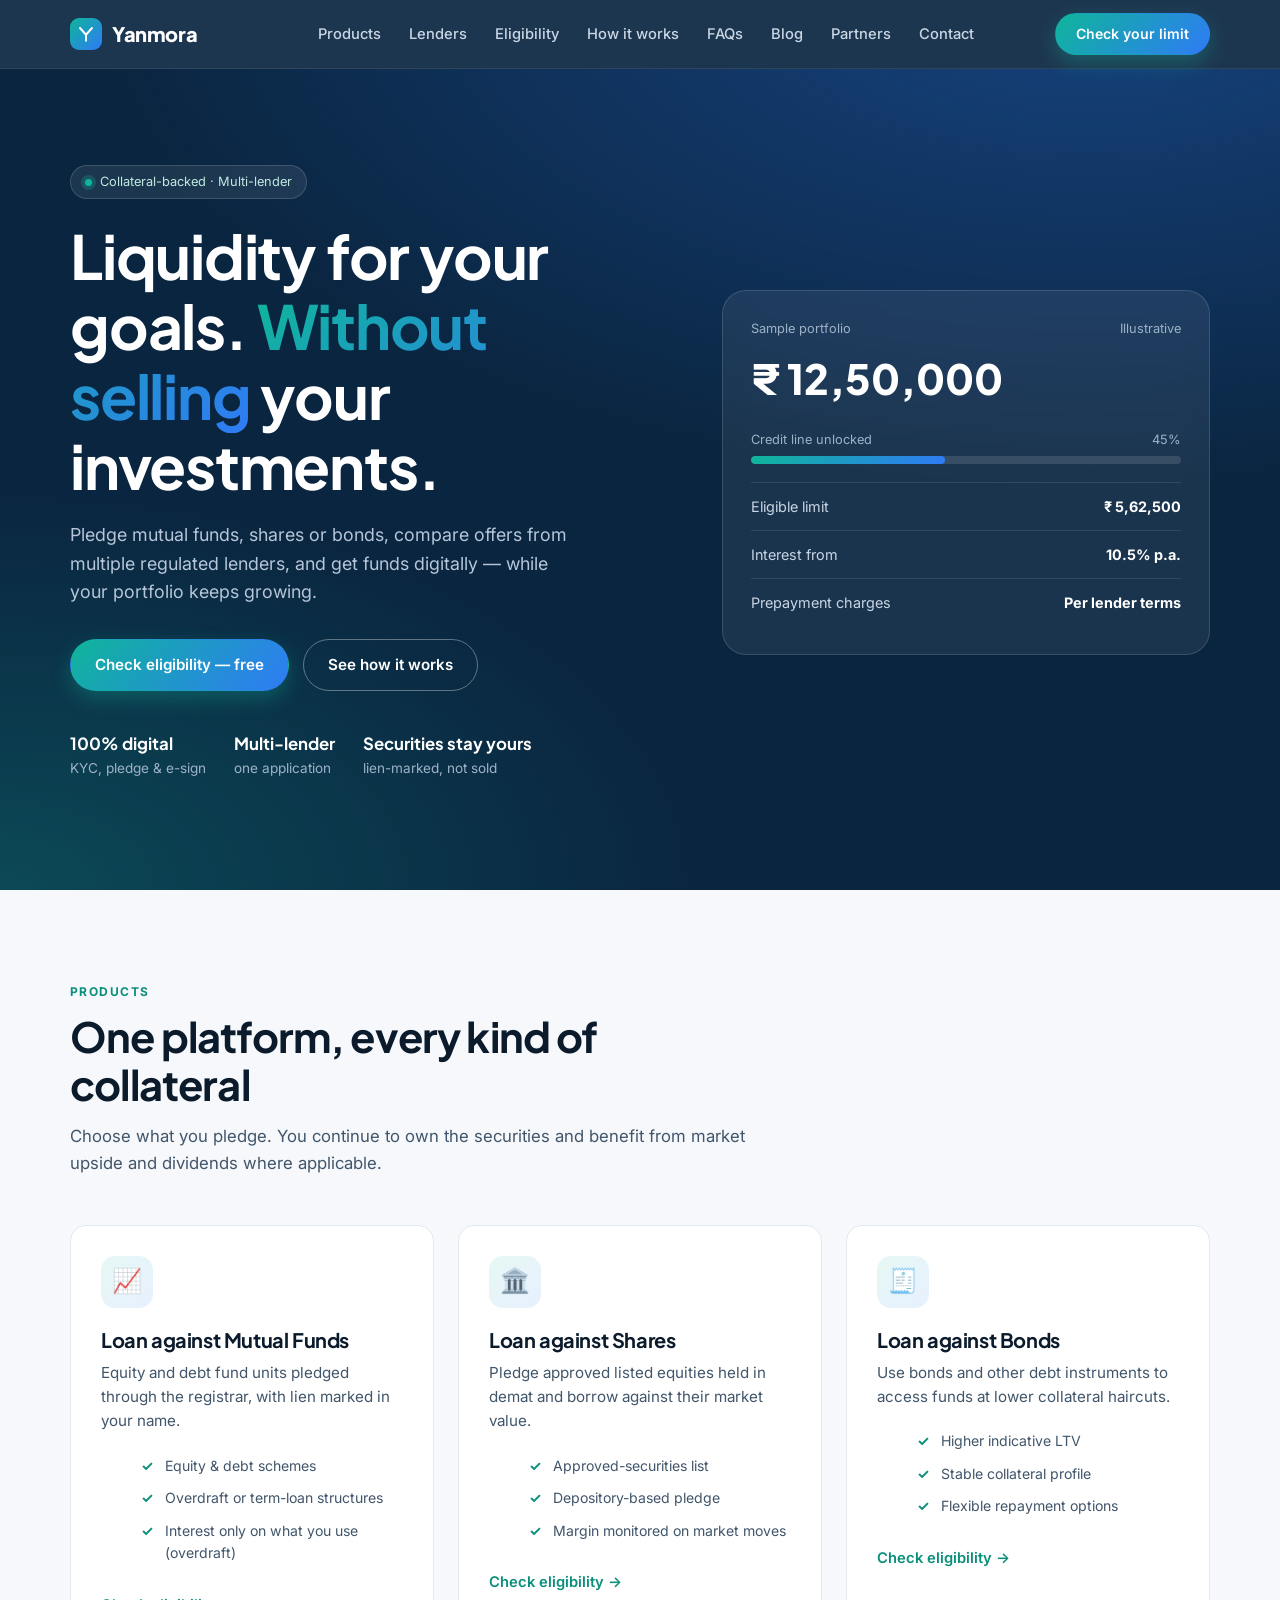
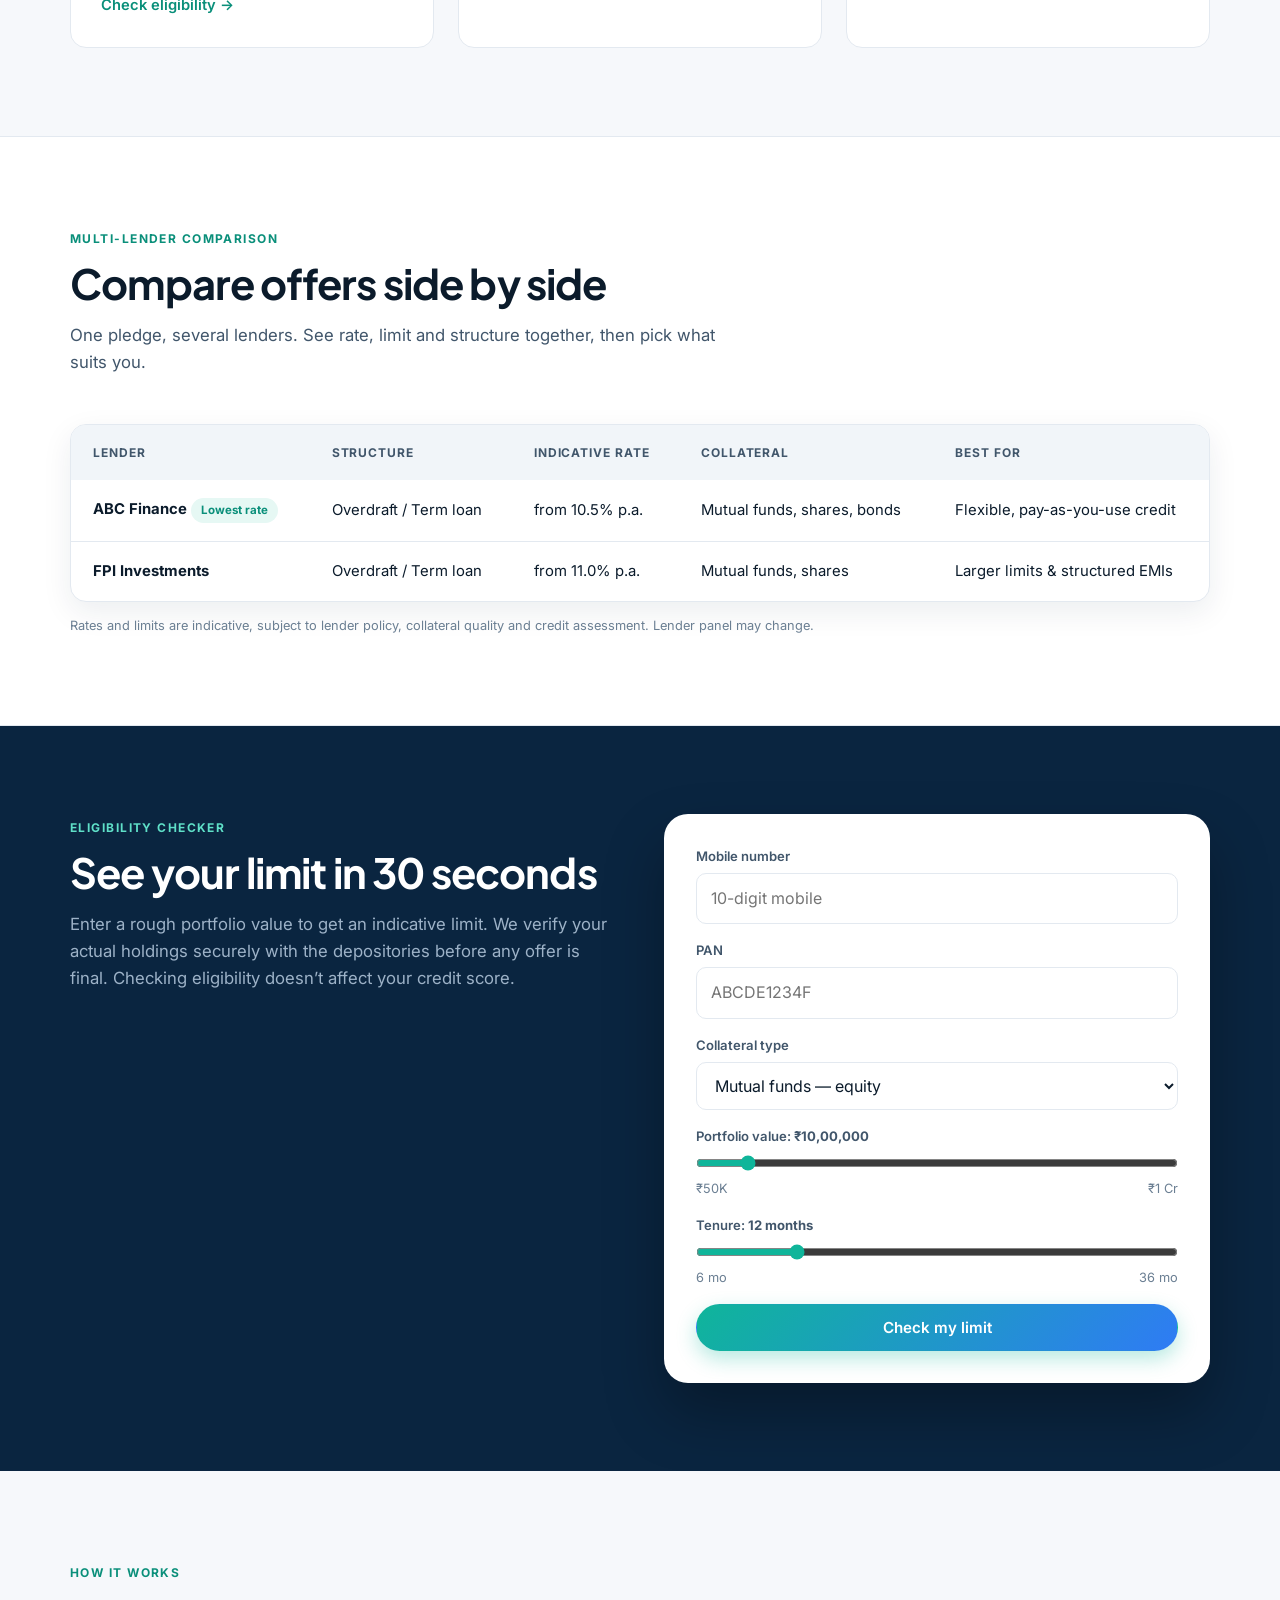
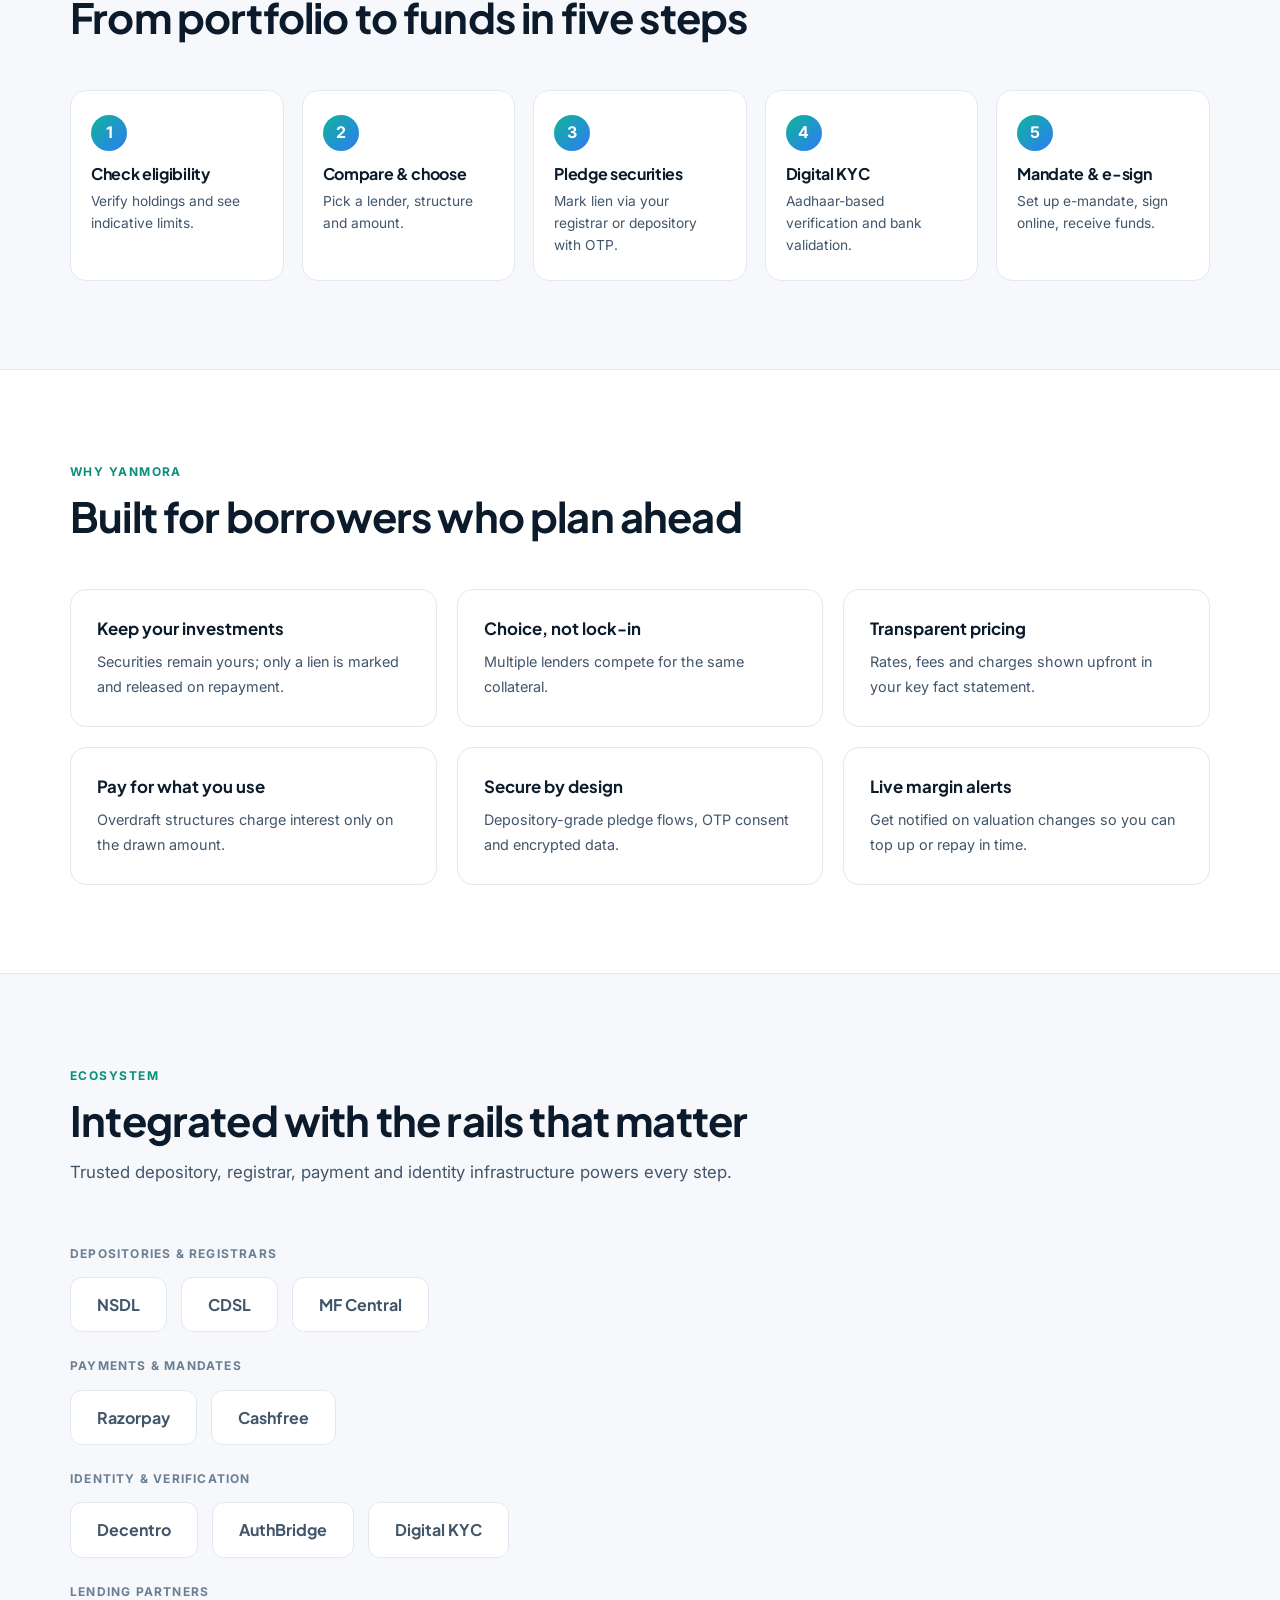
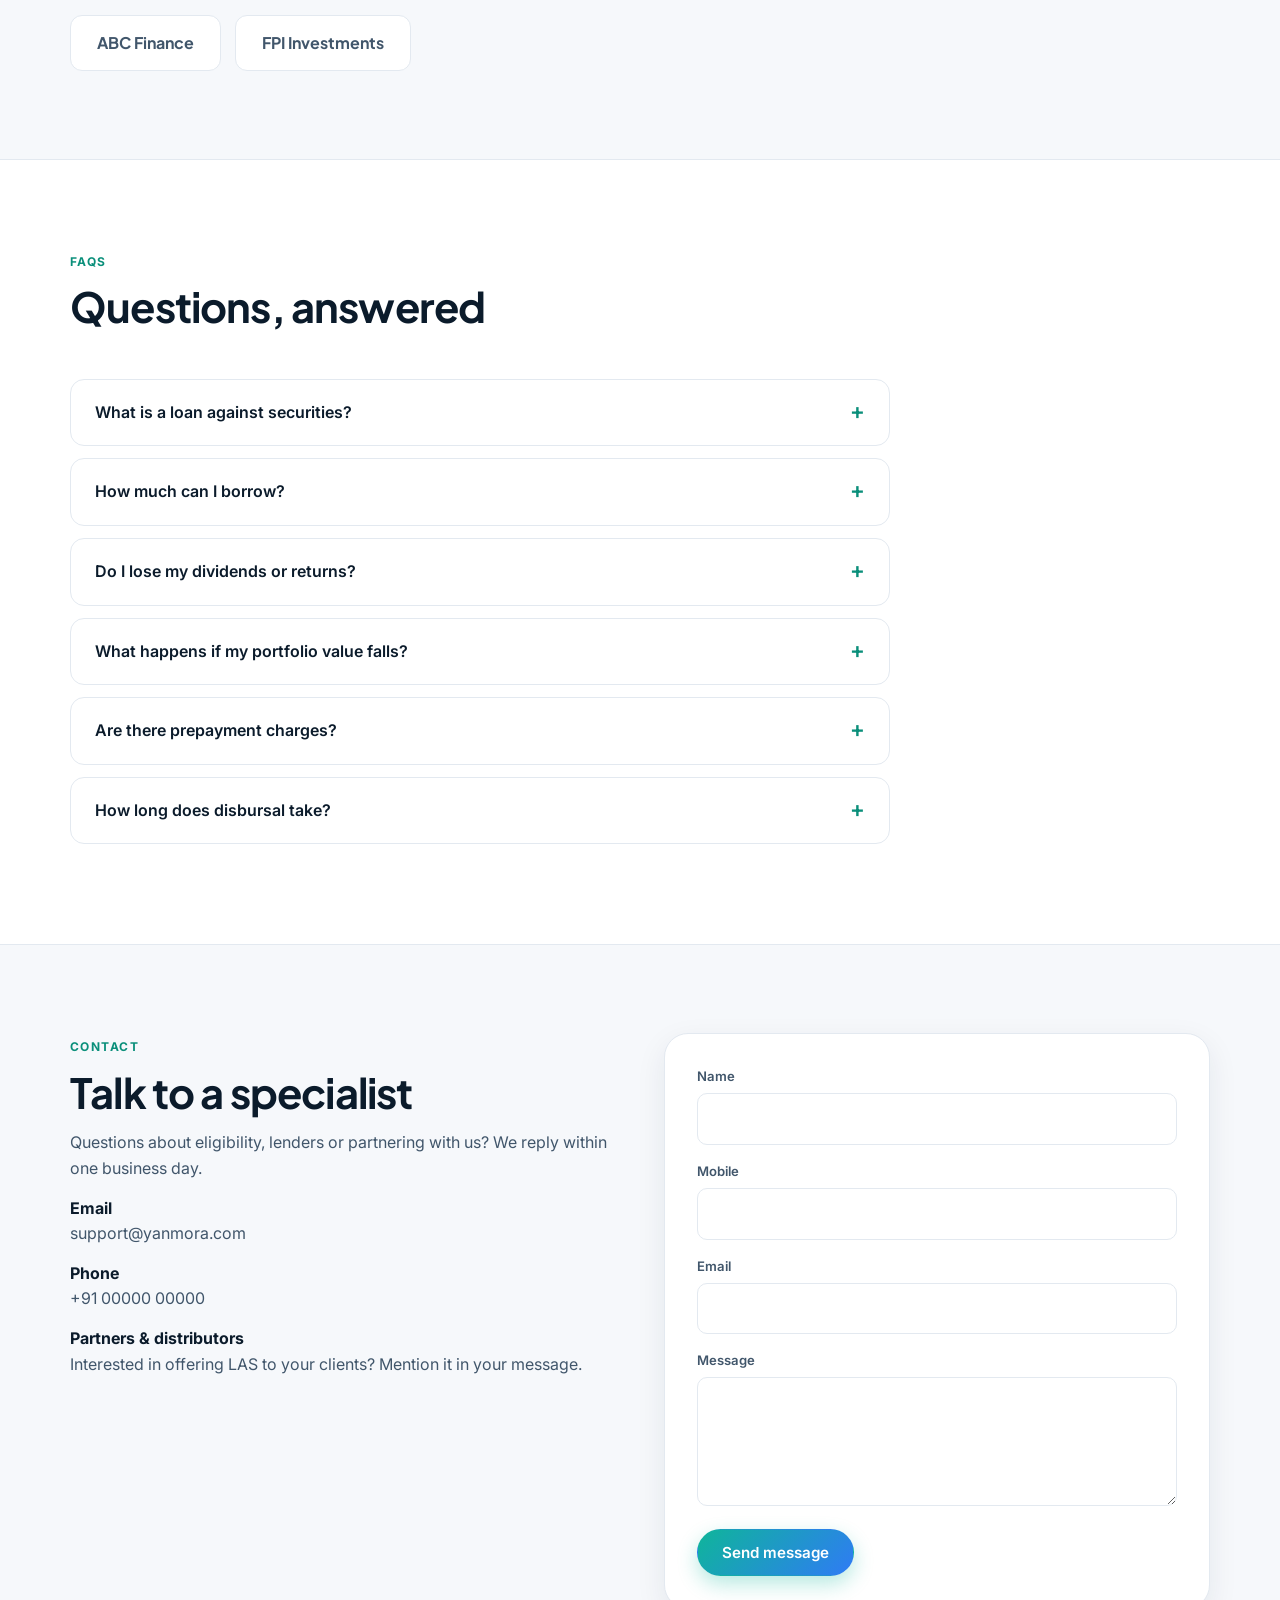
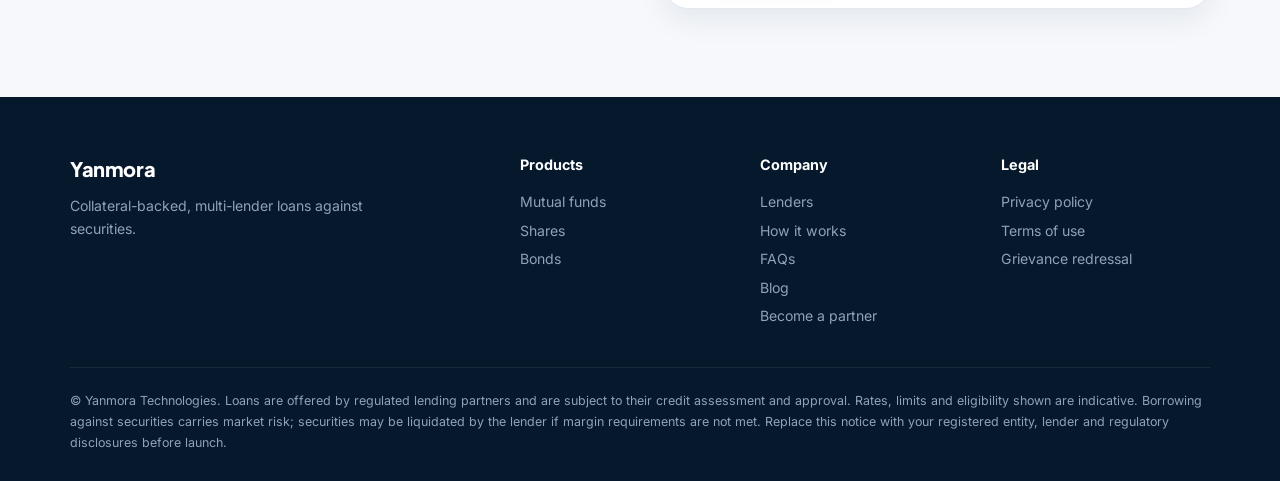
==== index.html @ ef1d0749 "website setup" ====
<!doctype html>
<html lang="en">
<head>
<meta charset="utf-8">
<meta name="viewport" content="width=device-width,initial-scale=1">
<title>Yanmora Technologies — Loan Against Securities, Multi-Lender</title>
<meta name="description" content="Unlock liquidity from your mutual funds, shares and bonds without selling them. Yanmora compares multiple lenders on one collateral-backed platform.">
<link rel="preconnect" href="https://fonts.googleapis.com">
<link rel="preconnect" href="https://fonts.gstatic.com" crossorigin>
<link href="https://fonts.googleapis.com/css2?family=Inter:wght@400;500;600&family=Plus+Jakarta+Sans:wght@600;700;800&display=swap" rel="stylesheet">
<link rel="stylesheet" href="styles.css">
</head>
<body>
<header>
  <div class="wrap nav">
    <a href="#top" class="logo" aria-label="Yanmora home">
      <span class="logo-mark"><svg width="18" height="18" viewBox="0 0 24 24" fill="none" stroke="#fff" stroke-width="2.6" stroke-linecap="round" stroke-linejoin="round"><path d="M4 4l8 9 8-9M12 13v8"/></svg></span>
      Yanmora
    </a>
    <ul id="menu">
      <li><a href="#products">Products</a></li>
      <li><a href="#lenders">Lenders</a></li>
      <li><a href="#eligibility">Eligibility</a></li>
      <li><a href="#journey">How it works</a></li>
      <li><a href="#faq">FAQs</a></li>
      <li><a href="blog.html">Blog</a></li>
      <li><a href="partner.html">Partners</a></li>
      <li><a href="#contact">Contact</a></li>
    </ul>
    <a class="btn btn-primary" data-app href="#eligibility">Check your limit</a>
    <button class="burger" aria-label="Menu" aria-expanded="false" aria-controls="menu">☰</button>
  </div>
</header>

<main id="top">
<section class="hero">
  <div class="wrap hero-grid">
    <div>
      <span class="pill"><i></i> Collateral-backed · Multi-lender</span>
      <h1>Liquidity for your goals. <em>Without selling</em> your investments.</h1>
      <p class="lead">Pledge mutual funds, shares or bonds, compare offers from multiple regulated lenders, and get funds digitally — while your portfolio keeps growing.</p>
      <div class="cta-row">
        <a class="btn btn-primary" href="#eligibility">Check eligibility — free</a>
        <a class="btn btn-ghost" href="#journey">See how it works</a>
      </div>
      <div class="trust">
        <div><b>100% digital</b>KYC, pledge &amp; e-sign</div>
        <div><b>Multi-lender</b>one application</div>
        <div><b>Securities stay yours</b>lien-marked, not sold</div>
      </div>
    </div>
    <div class="hero-card" aria-hidden="true">
      <div class="hc-top"><span>Sample portfolio</span><span>Illustrative</span></div>
      <div class="hc-amt">₹ 12,50,000</div>
      <div class="hc-top"><span>Credit line unlocked</span><span>45%</span></div>
      <div class="bar"><span style="width:45%"></span></div>
      <div class="hc-row"><span>Eligible limit</span><b>₹ 5,62,500</b></div>
      <div class="hc-row"><span>Interest from</span><b>10.5% p.a.</b></div>
      <div class="hc-row"><span>Prepayment charges</span><b>Per lender terms</b></div>
    </div>
  </div>
</section>

<section id="products">
  <div class="wrap">
    <div class="sec-head reveal"><span class="eyebrow">Products</span><h2>One platform, every kind of collateral</h2><p>Choose what you pledge. You continue to own the securities and benefit from market upside and dividends where applicable.</p></div>
    <div class="cards3">
      <article class="card reveal"><div class="ico">📈</div><h3>Loan against Mutual Funds</h3><p>Equity and debt fund units pledged through the registrar, with lien marked in your name.</p>
        <ul><li>Equity &amp; debt schemes</li><li>Overdraft or term-loan structures</li><li>Interest only on what you use (overdraft)</li></ul><a class="link" href="#eligibility">Check eligibility →</a></article>
      <article class="card reveal"><div class="ico">🏛️</div><h3>Loan against Shares</h3><p>Pledge approved listed equities held in demat and borrow against their market value.</p>
        <ul><li>Approved-securities list</li><li>Depository-based pledge</li><li>Margin monitored on market moves</li></ul><a class="link" href="#eligibility">Check eligibility →</a></article>
      <article class="card reveal"><div class="ico">🧾</div><h3>Loan against Bonds</h3><p>Use bonds and other debt instruments to access funds at lower collateral haircuts.</p>
        <ul><li>Higher indicative LTV</li><li>Stable collateral profile</li><li>Flexible repayment options</li></ul><a class="link" href="#eligibility">Check eligibility →</a></article>
    </div>
  </div>
</section>

<section id="lenders" class="alt">
  <div class="wrap">
    <div class="sec-head reveal"><span class="eyebrow">Multi-lender comparison</span><h2>Compare offers side by side</h2><p>One pledge, several lenders. See rate, limit and structure together, then pick what suits you.</p></div>
    <div class="table-wrap reveal">
      <table>
        <thead><tr><th>Lender</th><th>Structure</th><th>Indicative rate</th><th>Collateral</th><th>Best for</th></tr></thead>
        <tbody>
          <tr><td><b>ABC Finance</b> <span class="tag">Lowest rate</span></td><td>Overdraft / Term loan</td><td>from 10.5% p.a.</td><td>Mutual funds, shares, bonds</td><td>Flexible, pay-as-you-use credit</td></tr>
          <tr><td><b>FPI Investments</b></td><td>Overdraft / Term loan</td><td>from 11.0% p.a.</td><td>Mutual funds, shares</td><td>Larger limits &amp; structured EMIs</td></tr>
        </tbody>
      </table>
    </div>
    <p class="note">Rates and limits are indicative, subject to lender policy, collateral quality and credit assessment. Lender panel may change.</p>
  </div>
</section>

<section id="eligibility" class="checker">
  <div class="wrap chk-grid">
    <div class="sec-head reveal"><span class="eyebrow">Eligibility checker</span><h2>See your limit in 30 seconds</h2><p>Enter a rough portfolio value to get an indicative limit. We verify your actual holdings securely with the depositories before any offer is final. Checking eligibility doesn’t affect your credit score.</p></div>
    <form class="form reveal" id="elig" novalidate>
      <label for="mobile">Mobile number</label>
      <input id="mobile" name="mobile" inputmode="numeric" maxlength="10" autocomplete="tel-national" placeholder="10-digit mobile" required>
      <div class="err" id="mobileErr">Enter a valid 10-digit Indian mobile number.</div>
      <label for="pan">PAN</label>
      <input id="pan" name="pan" maxlength="10" autocapitalize="characters" placeholder="ABCDE1234F" required>
      <div class="err" id="panErr">Enter a valid PAN, e.g. ABCDE1234F.</div>
      <label for="type">Collateral type</label>
      <select id="type" name="type">
        <option value="mf_equity">Mutual funds — equity</option>
        <option value="mf_debt">Mutual funds — debt</option>
        <option value="shares">Shares</option>
        <option value="bonds">Bonds</option>
      </select>
      <label for="value">Portfolio value: <b id="valueOut"></b></label>
      <input type="range" id="value" min="50000" max="10000000" step="50000" value="1000000">
      <div class="rng"><span>₹50K</span><span>₹1 Cr</span></div>
      <label for="tenure">Tenure: <b id="tenureOut"></b></label>
      <input type="range" id="tenure" min="6" max="36" step="6" value="12">
      <div class="rng"><span>6 mo</span><span>36 mo</span></div>
      <button class="btn btn-primary" style="width:100%;justify-content:center" type="submit">Check my limit</button>
      <div class="result" id="result" role="status" aria-live="polite"></div>
    </form>
  </div>
</section>

<section id="journey">
  <div class="wrap">
    <div class="sec-head reveal"><span class="eyebrow">How it works</span><h2>From portfolio to funds in five steps</h2></div>
    <div class="steps">
      <div class="step reveal"><h3>Check eligibility</h3><p>Verify holdings and see indicative limits.</p></div>
      <div class="step reveal"><h3>Compare &amp; choose</h3><p>Pick a lender, structure and amount.</p></div>
      <div class="step reveal"><h3>Pledge securities</h3><p>Mark lien via your registrar or depository with OTP.</p></div>
      <div class="step reveal"><h3>Digital KYC</h3><p>Aadhaar-based verification and bank validation.</p></div>
      <div class="step reveal"><h3>Mandate &amp; e-sign</h3><p>Set up e-mandate, sign online, receive funds.</p></div>
    </div>
  </div>
</section>

<section class="alt">
  <div class="wrap">
    <div class="sec-head reveal"><span class="eyebrow">Why Yanmora</span><h2>Built for borrowers who plan ahead</h2></div>
    <div class="ben">
      <div class="reveal"><b>Keep your investments</b><span>Securities remain yours; only a lien is marked and released on repayment.</span></div>
      <div class="reveal"><b>Choice, not lock-in</b><span>Multiple lenders compete for the same collateral.</span></div>
      <div class="reveal"><b>Transparent pricing</b><span>Rates, fees and charges shown upfront in your key fact statement.</span></div>
      <div class="reveal"><b>Pay for what you use</b><span>Overdraft structures charge interest only on the drawn amount.</span></div>
      <div class="reveal"><b>Secure by design</b><span>Depository-grade pledge flows, OTP consent and encrypted data.</span></div>
      <div class="reveal"><b>Live margin alerts</b><span>Get notified on valuation changes so you can top up or repay in time.</span></div>
    </div>
  </div>
</section>

<section id="partners">
  <div class="wrap">
    <div class="sec-head reveal"><span class="eyebrow">Ecosystem</span><h2>Integrated with the rails that matter</h2><p>Trusted depository, registrar, payment and identity infrastructure powers every step.</p></div>
    <div class="logos reveal">
      <h4>Depositories &amp; registrars</h4><span>NSDL</span><span>CDSL</span><span>MF Central</span>
      <h4>Payments &amp; mandates</h4><span>Razorpay</span><span>Cashfree</span>
      <h4>Identity &amp; verification</h4><span>Decentro</span><span>AuthBridge</span><span>Digital KYC</span>
      <h4>Lending partners</h4><span>ABC Finance</span><span>FPI Investments</span>
    </div>
  </div>
</section>

<section id="faq" class="alt">
  <div class="wrap">
    <div class="sec-head reveal"><span class="eyebrow">FAQs</span><h2>Questions, answered</h2></div>
    <div class="faq reveal">
      <details><summary>What is a loan against securities?</summary><p>A secured loan where you pledge investments such as mutual funds, shares or bonds as collateral. You keep ownership while a lien is marked in favour of the lender.</p></details>
      <details><summary>How much can I borrow?</summary><p>The limit depends on the type and quality of collateral and lender policy. Equity collateral typically supports a lower percentage than debt instruments. Use the eligibility checker for an indicative figure.</p></details>
      <details><summary>Do I lose my dividends or returns?</summary><p>No. You continue to own the securities. Corporate benefits and returns remain with you, subject to the pledge terms.</p></details>
      <details><summary>What happens if my portfolio value falls?</summary><p>If the collateral value drops below the required cover, you may be asked to add securities or part-repay. We alert you early so you can act.</p></details>
      <details><summary>Are there prepayment charges?</summary><p>Charges, if any, depend on the lender and product and are shown in your key fact statement before you sign.</p></details>
      <details><summary>How long does disbursal take?</summary><p>The process is fully digital. Timelines depend on pledge confirmation and verification completing; most steps are done online in a single session.</p></details>
    </div>
  </div>
</section>

<section id="contact">
  <div class="wrap contact-grid">
    <div class="info reveal">
      <span class="eyebrow">Contact</span>
      <h2 style="font-size:clamp(1.8rem,3.4vw,2.6rem);margin-bottom:14px">Talk to a specialist</h2>
      <p>Questions about eligibility, lenders or partnering with us? We reply within one business day.</p>
      <p><b>Email</b><br><a data-email href="#"></a></p>
      <p><b>Phone</b><br><a data-phone href="#"></a></p>
      <p><b>Partners &amp; distributors</b><br>Interested in offering LAS to your clients? Mention it in your message.</p>
    </div>
    <form class="form flat reveal" id="contact-form">
      <label for="cn">Name</label><input id="cn" name="name" required autocomplete="name">
      <label for="cm">Mobile</label><input id="cm" name="mobile" required inputmode="tel" autocomplete="tel">
      <label for="ce">Email</label><input id="ce" name="email" type="email" required autocomplete="email">
      <label for="cmsg">Message</label><textarea id="cmsg" name="message" rows="4" required></textarea>
      <button class="btn btn-primary" type="submit">Send message</button>
      <div class="ok" id="contactOk" role="status"></div>
    </form>
  </div>
</section>
</main>

<footer>
  <div class="wrap">
    <div class="f-grid">
      <div><a class="logo" href="#top" style="padding:0">Yanmora</a><p style="margin-top:10px;max-width:320px">Collateral-backed, multi-lender loans against securities.</p></div>
      <div><h5>Products</h5><a href="#products">Mutual funds</a><a href="#products">Shares</a><a href="#products">Bonds</a></div>
      <div><h5>Company</h5><a href="#lenders">Lenders</a><a href="#journey">How it works</a><a href="#faq">FAQs</a><a href="blog.html">Blog</a><a href="partner.html">Become a partner</a></div>
      <div><h5>Legal</h5><a href="#">Privacy policy</a><a href="#">Terms of use</a><a href="#">Grievance redressal</a></div>
    </div>
    <p class="legal">© Yanmora Technologies. Loans are offered by regulated lending partners and are subject to their credit assessment and approval. Rates, limits and eligibility shown are indicative. Borrowing against securities carries market risk; securities may be liquidated by the lender if margin requirements are not met. Replace this notice with your registered entity, lender and regulatory disclosures before launch.</p>
  </div>
</footer>
<script src="config.js"></script>
<script src="app.js"></script>
</body>
</html>
---- styles.css ----
:root{
  --ink:#0b1b2b;--ink-2:#41566b;--mute:#6b7f93;
  --bg:#f6f8fb;--card:#fff;--line:#e3e9f0;
  --navy:#0a2540;--navy-2:#12365c;
  --teal:#0fb59a;--teal-d:#0a8f7a;--gold:#e8b04a;
  --grad:linear-gradient(135deg,#0fb59a 0%,#2f7bf5 100%);
  --r:16px;--shadow:0 10px 30px rgba(10,37,64,.08);
}
*{box-sizing:border-box;margin:0}
html{scroll-behavior:smooth}
body{font-family:Inter,system-ui,-apple-system,"Segoe UI",sans-serif;color:var(--ink);background:var(--bg);line-height:1.6;-webkit-font-smoothing:antialiased}
h1,h2,h3{font-family:"Plus Jakarta Sans",Inter,system-ui,sans-serif;line-height:1.15;letter-spacing:-.02em}
a{color:inherit;text-decoration:none}
.wrap{max-width:1180px;margin:0 auto;padding:0 20px}
section{padding:88px 0}
.eyebrow{display:inline-block;font-size:.75rem;font-weight:700;letter-spacing:.12em;text-transform:uppercase;color:var(--teal-d);margin-bottom:12px}
.sec-head{max-width:680px;margin-bottom:48px}
.sec-head h2{font-size:clamp(1.8rem,3.4vw,2.6rem);margin-bottom:14px}
.sec-head p{color:var(--ink-2);font-size:1.05rem}
.btn{display:inline-flex;align-items:center;gap:8px;padding:13px 24px;border-radius:999px;font-weight:600;font-size:.95rem;border:1.5px solid transparent;cursor:pointer;transition:.2s;font-family:inherit}
.btn-primary{background:var(--grad);color:#fff;box-shadow:0 8px 20px rgba(15,181,154,.3)}
.btn-primary:hover{transform:translateY(-2px);box-shadow:0 12px 26px rgba(47,123,245,.35)}
.btn-ghost{border-color:rgba(255,255,255,.35);color:#fff}
.btn-ghost:hover{background:rgba(255,255,255,.1)}
.btn-line{border-color:var(--line);background:#fff}
.btn-line:hover{border-color:var(--teal)}
.btn:focus-visible,a:focus-visible,input:focus-visible,select:focus-visible,summary:focus-visible,textarea:focus-visible{outline:3px solid var(--gold);outline-offset:2px}

/* nav */
header{position:sticky;top:0;z-index:50;background:rgba(10,37,64,.92);backdrop-filter:blur(12px);border-bottom:1px solid rgba(255,255,255,.08)}
.nav{display:flex;align-items:center;justify-content:space-between;height:68px}
.logo{display:flex;align-items:center;gap:10px;color:#fff;font-family:"Plus Jakarta Sans",sans-serif;font-weight:800;font-size:1.25rem;letter-spacing:-.02em}
.logo-mark{width:32px;height:32px;border-radius:9px;background:var(--grad);display:grid;place-items:center}
.nav ul{display:flex;gap:28px;list-style:none}
.nav ul a{color:#c9d6e4;font-size:.92rem;font-weight:500;transition:.2s}
.nav ul a:hover{color:#fff}
.nav .btn{padding:9px 20px;font-size:.88rem}
.burger{display:none;background:none;border:0;color:#fff;font-size:1.6rem;cursor:pointer}

/* hero */
.hero{background:radial-gradient(1000px 500px at 85% -10%,rgba(47,123,245,.35),transparent),radial-gradient(700px 400px at 0% 100%,rgba(15,181,154,.25),transparent),var(--navy);color:#fff;padding:96px 0 110px;overflow:hidden}
.hero-grid{display:grid;grid-template-columns:1.1fr .9fr;gap:56px;align-items:center}
.pill{display:inline-flex;gap:8px;align-items:center;padding:6px 14px;border-radius:999px;background:rgba(255,255,255,.08);border:1px solid rgba(255,255,255,.15);font-size:.8rem;color:#bfe9e0;margin-bottom:22px}
.pill i{width:7px;height:7px;border-radius:50%;background:var(--teal);box-shadow:0 0 0 4px rgba(15,181,154,.25)}
.hero h1{font-size:clamp(2.3rem,5vw,3.8rem);margin-bottom:20px}
.hero h1 em{font-style:normal;background:var(--grad);-webkit-background-clip:text;background-clip:text;color:transparent}
.hero p.lead{color:#b6c6d8;font-size:1.12rem;max-width:520px;margin-bottom:32px}
.cta-row{display:flex;gap:14px;flex-wrap:wrap}
.trust{display:flex;gap:28px;margin-top:40px;flex-wrap:wrap;color:#9db2c7;font-size:.85rem}
.trust b{display:block;color:#fff;font-size:1.05rem;font-family:"Plus Jakarta Sans",sans-serif}
.hero-card{background:rgba(255,255,255,.07);border:1px solid rgba(255,255,255,.14);border-radius:24px;padding:28px;backdrop-filter:blur(10px);animation:float 6s ease-in-out infinite}
@keyframes float{50%{transform:translateY(-10px)}}
.hc-top{display:flex;justify-content:space-between;color:#9db2c7;font-size:.8rem;margin-bottom:6px}
.hc-amt{font-family:"Plus Jakarta Sans",sans-serif;font-size:2.6rem;font-weight:800;margin-bottom:18px}
.bar{height:8px;border-radius:8px;background:rgba(255,255,255,.12);overflow:hidden;margin:6px 0 18px}
.bar span{display:block;height:100%;background:var(--grad);border-radius:8px}
.hc-row{display:flex;justify-content:space-between;padding:12px 0;border-top:1px solid rgba(255,255,255,.1);font-size:.9rem;color:#c9d6e4}
.hc-row b{color:#fff}

/* offerings */
.cards3{display:grid;grid-template-columns:repeat(3,1fr);gap:24px}
.card{background:var(--card);border:1px solid var(--line);border-radius:var(--r);padding:30px;transition:.25s;position:relative}
.card:hover{transform:translateY(-6px);box-shadow:var(--shadow);border-color:#c8e8e2}
.ico{width:52px;height:52px;border-radius:14px;display:grid;place-items:center;background:linear-gradient(135deg,#e6f8f4,#e8f0ff);margin-bottom:20px;font-size:1.5rem}
.card h3{font-size:1.25rem;margin-bottom:10px}
.card p{color:var(--ink-2);font-size:.95rem;margin-bottom:16px}
.card ul{list-style:none;font-size:.88rem;color:var(--ink-2);margin-bottom:22px}
.card li{padding:5px 0 5px 24px;position:relative}
.card li:before{content:"✓";position:absolute;left:0;color:var(--teal-d);font-weight:700}
.link{color:var(--teal-d);font-weight:600;font-size:.92rem}
.link:hover{text-decoration:underline}

/* compare */
.alt{background:#fff;border-block:1px solid var(--line)}
.table-wrap{overflow-x:auto;border:1px solid var(--line);border-radius:var(--r);background:#fff;box-shadow:var(--shadow)}
table{width:100%;border-collapse:collapse;min-width:680px}
th,td{padding:18px 22px;text-align:left;font-size:.93rem}
th{background:#f1f5f9;color:var(--ink-2);font-size:.75rem;text-transform:uppercase;letter-spacing:.08em}
tr+tr td{border-top:1px solid var(--line)}
.tag{display:inline-block;padding:3px 10px;border-radius:999px;background:#e6f8f4;color:var(--teal-d);font-size:.72rem;font-weight:700}
.note{font-size:.8rem;color:var(--mute);margin-top:14px}

/* checker */
.checker{background:var(--navy);color:#fff}
.chk-grid{display:grid;grid-template-columns:1fr 1fr;gap:48px;align-items:start}
.checker .sec-head p{color:#9db2c7}
.checker .eyebrow{color:#5fe0c8}
.form{background:#fff;color:var(--ink);border-radius:24px;padding:32px;box-shadow:0 30px 60px rgba(0,0,0,.3)}
label{display:block;font-size:.82rem;font-weight:600;color:var(--ink-2);margin-bottom:6px}
input,select,textarea{width:100%;padding:12px 14px;border:1.5px solid var(--line);border-radius:10px;font:inherit;background:#fff;color:var(--ink);margin-bottom:16px}
input:focus,select:focus,textarea:focus{border-color:var(--teal)}
input[type=range]{padding:0;border:0;accent-color:var(--teal);margin-bottom:6px}
.rng{display:flex;justify-content:space-between;font-size:.8rem;color:var(--mute);margin-bottom:16px}
.result{display:none;margin-top:20px;padding:20px;border-radius:14px;background:linear-gradient(135deg,#e6f8f4,#e8f0ff)}
.result.show{display:block;animation:pop .4s}
@keyframes pop{from{opacity:0;transform:translateY(8px)}}
.result .big{font-family:"Plus Jakarta Sans",sans-serif;font-size:2rem;font-weight:800}
.result small{color:var(--ink-2)}
.err{color:#c0392b;font-size:.8rem;margin:-10px 0 12px;display:none}

/* steps */
.steps{display:grid;grid-template-columns:repeat(5,1fr);gap:18px;counter-reset:s}
.step{background:#fff;border:1px solid var(--line);border-radius:var(--r);padding:24px 20px;position:relative}
.step:before{counter-increment:s;content:counter(s);display:grid;place-items:center;width:36px;height:36px;border-radius:50%;background:var(--grad);color:#fff;font-weight:700;margin-bottom:14px}
.step h3{font-size:1rem;margin-bottom:6px}
.step p{font-size:.86rem;color:var(--ink-2)}

/* benefits */
.ben{display:grid;grid-template-columns:repeat(3,1fr);gap:20px}
.ben div{padding:26px;border-radius:var(--r);background:#fff;border:1px solid var(--line)}
.ben b{display:block;font-family:"Plus Jakarta Sans",sans-serif;font-size:1.05rem;margin-bottom:6px}
.ben span{color:var(--ink-2);font-size:.9rem}

/* partners */
.logos{display:flex;flex-wrap:wrap;gap:14px}
.logos span{padding:14px 26px;border:1px solid var(--line);border-radius:12px;background:#fff;font-weight:700;color:var(--ink-2);font-family:"Plus Jakarta Sans",sans-serif;transition:.2s}
.logos span:hover{color:var(--teal-d);border-color:var(--teal)}
.logos h4{width:100%;font-size:.75rem;letter-spacing:.1em;text-transform:uppercase;color:var(--mute);margin-top:10px}

/* faq */
.faq{max-width:820px}
details{background:#fff;border:1px solid var(--line);border-radius:14px;padding:0 24px;margin-bottom:12px;transition:.2s}
details[open]{border-color:#bfe9e0;box-shadow:var(--shadow)}
summary{cursor:pointer;font-weight:600;padding:20px 0;list-style:none;display:flex;justify-content:space-between;gap:16px}
summary::-webkit-details-marker{display:none}
summary:after{content:"+";color:var(--teal-d);font-size:1.4rem;line-height:1}
details[open] summary:after{content:"–"}
details p{color:var(--ink-2);padding-bottom:20px;font-size:.95rem}

/* contact */
.contact-grid{display:grid;grid-template-columns:1fr 1fr;gap:48px}
.info p{color:var(--ink-2);margin-bottom:14px}
.info b{color:var(--ink)}
.form.flat{box-shadow:var(--shadow);border:1px solid var(--line)}
.ok{display:none;margin-top:12px;color:var(--teal-d);font-weight:600}

footer{background:#06182b;color:#8ea3b8;padding:56px 0 28px;font-size:.88rem}
.f-grid{display:grid;grid-template-columns:2fr 1fr 1fr 1fr;gap:32px;margin-bottom:36px}
footer h5{color:#fff;margin-bottom:12px;font-size:.9rem}
footer a{display:block;padding:3px 0}
footer a:hover{color:#fff}
.legal{border-top:1px solid rgba(255,255,255,.08);padding-top:22px;font-size:.78rem;line-height:1.7}

.reveal{opacity:0;transform:translateY(24px);transition:opacity .7s,transform .7s}
.reveal.in{opacity:1;transform:none}
@media (prefers-reduced-motion:reduce){*{animation:none!important;transition:none!important}.reveal{opacity:1;transform:none}html{scroll-behavior:auto}}

@media (max-width:980px){
  .hero-grid,.chk-grid,.contact-grid{grid-template-columns:1fr}
  .cards3,.ben{grid-template-columns:1fr 1fr}
  .steps{grid-template-columns:1fr 1fr}
  .f-grid{grid-template-columns:1fr 1fr}
}
@media (max-width:680px){
  section{padding:60px 0}
  .nav ul{display:none;position:absolute;top:68px;left:0;right:0;background:var(--navy);flex-direction:column;padding:20px;gap:16px}
  .nav ul.open{display:flex}
  .burger{display:block}
  .nav>.btn{display:none}
  .cards3,.ben,.steps,.f-grid{grid-template-columns:1fr}
  .hero{padding:64px 0 72px}
}

/* inner pages */
.page-hero{background:radial-gradient(900px 400px at 85% -20%,rgba(47,123,245,.3),transparent),var(--navy);color:#fff;padding:72px 0 64px}
.page-hero h1{font-size:clamp(2rem,4.4vw,3.2rem);margin-bottom:12px}
.page-hero p{color:#b6c6d8;max-width:620px;font-size:1.08rem}
.page-hero .eyebrow{color:#5fe0c8}
.chips{display:flex;gap:10px;flex-wrap:wrap;margin-bottom:32px}
.chip{padding:8px 16px;border-radius:999px;border:1px solid var(--line);background:#fff;font-size:.85rem;font-weight:600;color:var(--ink-2);cursor:pointer;font-family:inherit}
.chip.on,.chip:hover{background:var(--navy);color:#fff;border-color:var(--navy)}
.post-meta{font-size:.78rem;color:var(--mute);margin-bottom:10px;display:flex;gap:10px;align-items:center}
.post-card{display:flex;flex-direction:column;cursor:pointer}
.post-card h3{font-size:1.15rem}
.post-card .link{margin-top:auto}
.article{max-width:740px;margin:0 auto}
.article h1{font-size:clamp(1.9rem,4vw,2.7rem);margin:10px 0 18px}
.article h2{font-size:1.4rem;margin:32px 0 10px}
.article p,.article li{color:var(--ink-2);font-size:1.05rem;margin-bottom:14px}
.article ul{padding-left:22px}
.back{display:inline-block;margin-bottom:24px;color:var(--teal-d);font-weight:600}
.callout{background:#e6f8f4;border-left:4px solid var(--teal);padding:16px 20px;border-radius:10px;margin:24px 0;color:var(--ink-2)}
.disclaimer{font-size:.8rem;color:var(--mute);border-top:1px solid var(--line);padding-top:16px;margin-top:36px}
.split{display:grid;grid-template-columns:1fr 1fr;gap:48px;align-items:start}
.partner-types{display:grid;grid-template-columns:repeat(3,1fr);gap:20px}
.hidden{display:none!important}
@media (max-width:980px){.split{grid-template-columns:1fr}.partner-types{grid-template-columns:1fr 1fr}}
@media (max-width:680px){.steps[style]{grid-template-columns:1fr!important}.partner-types{grid-template-columns:1fr}}
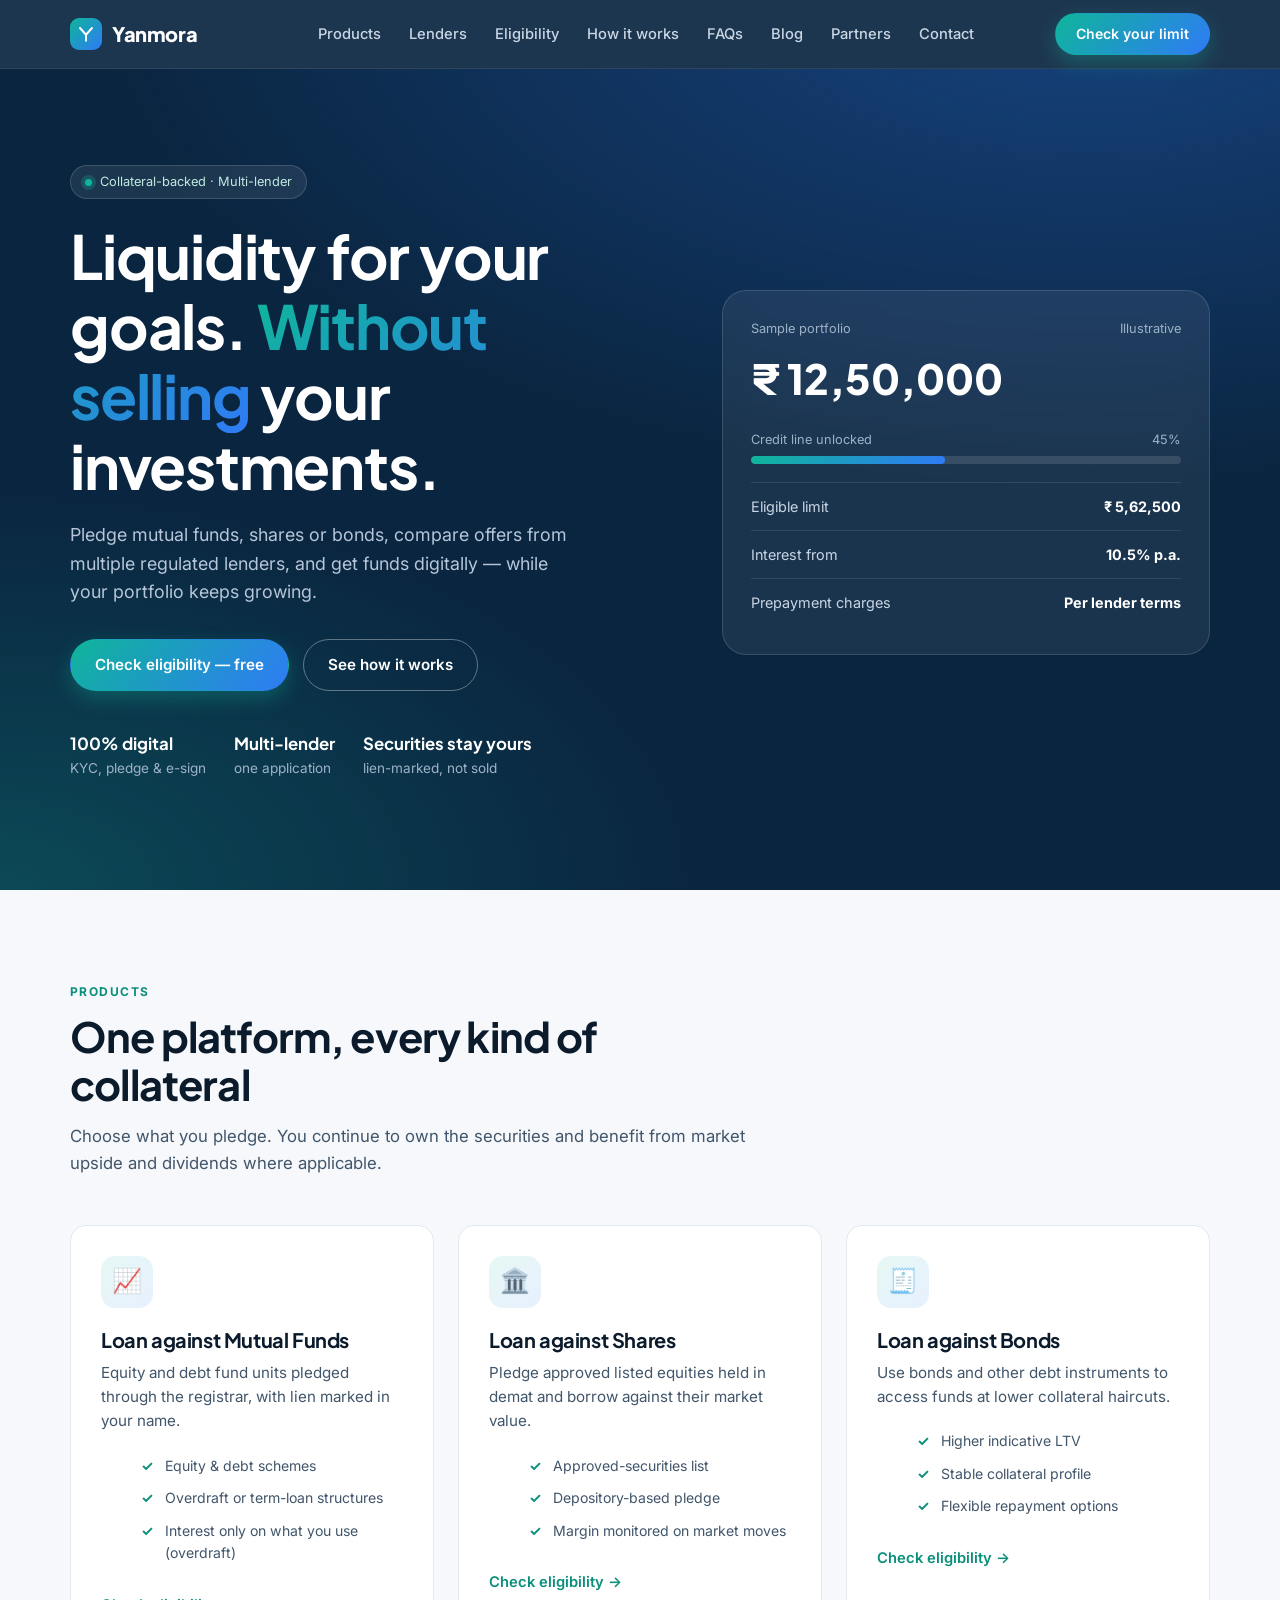
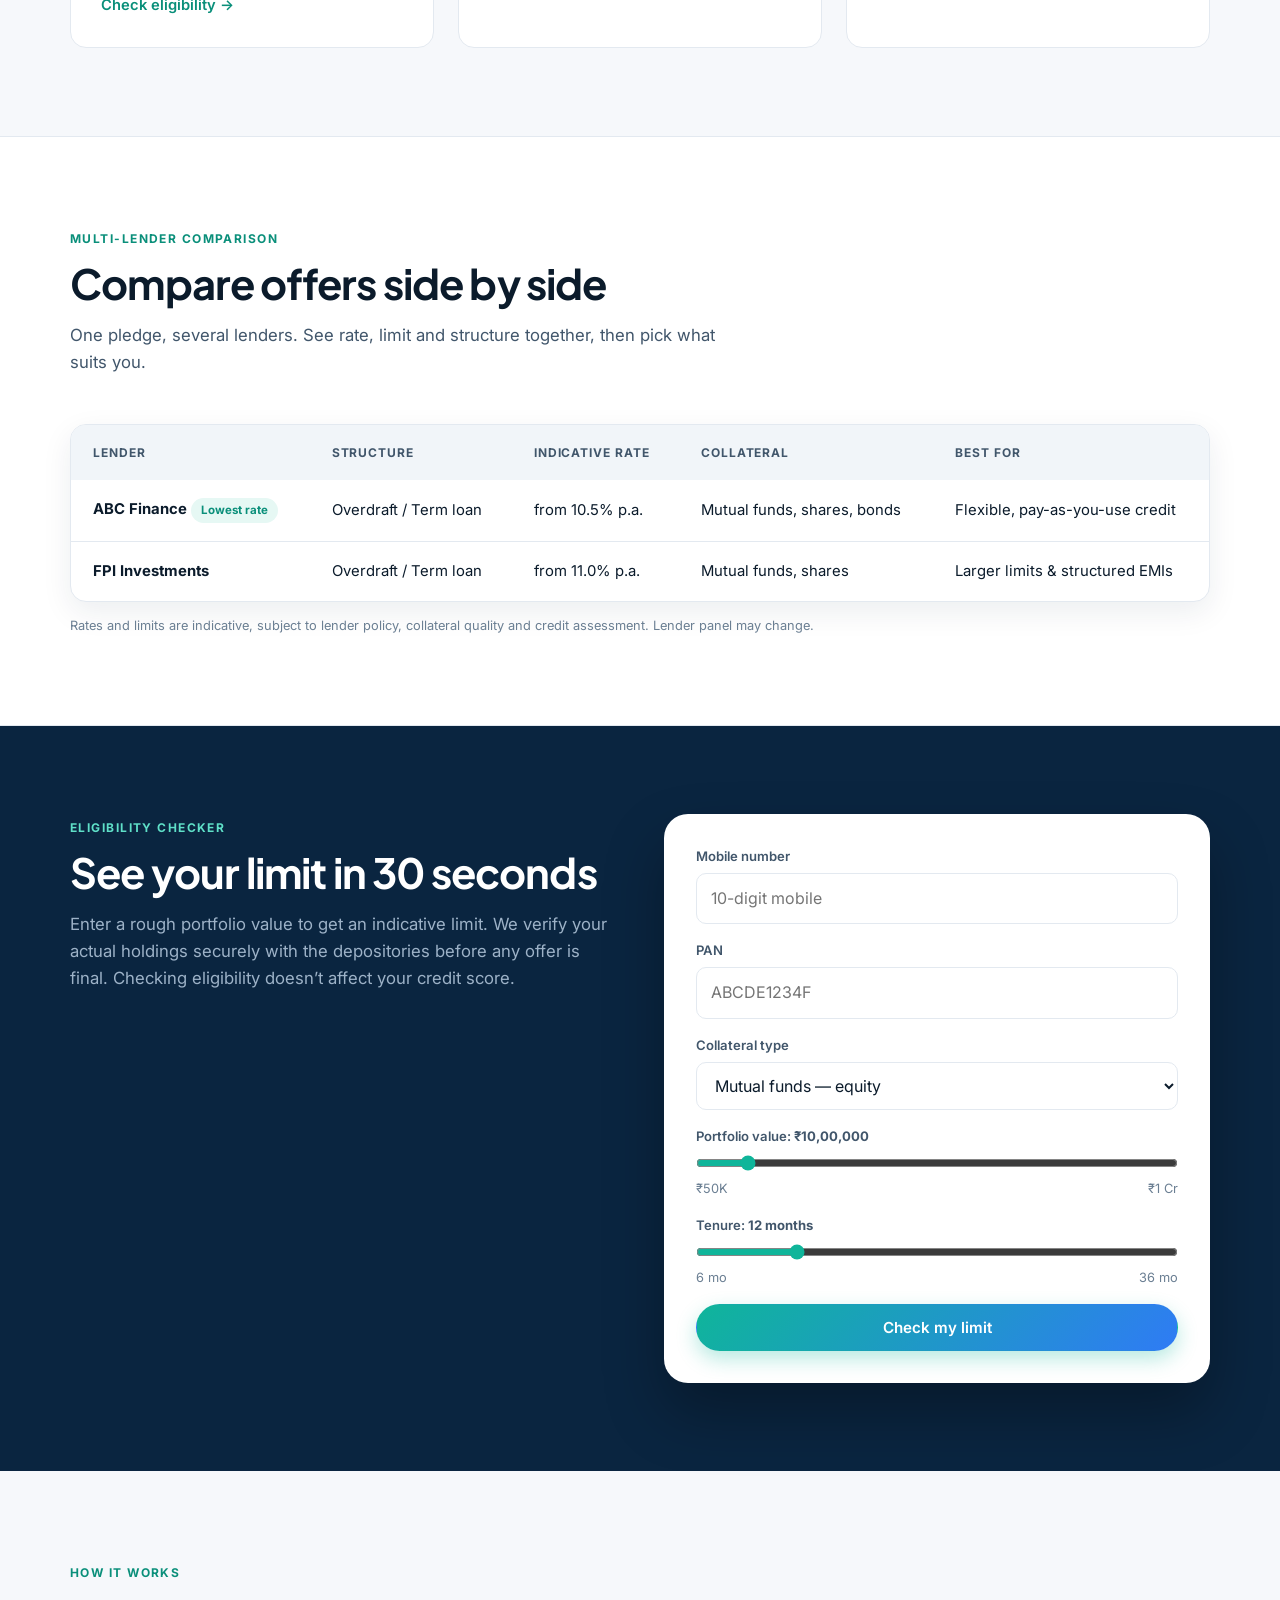
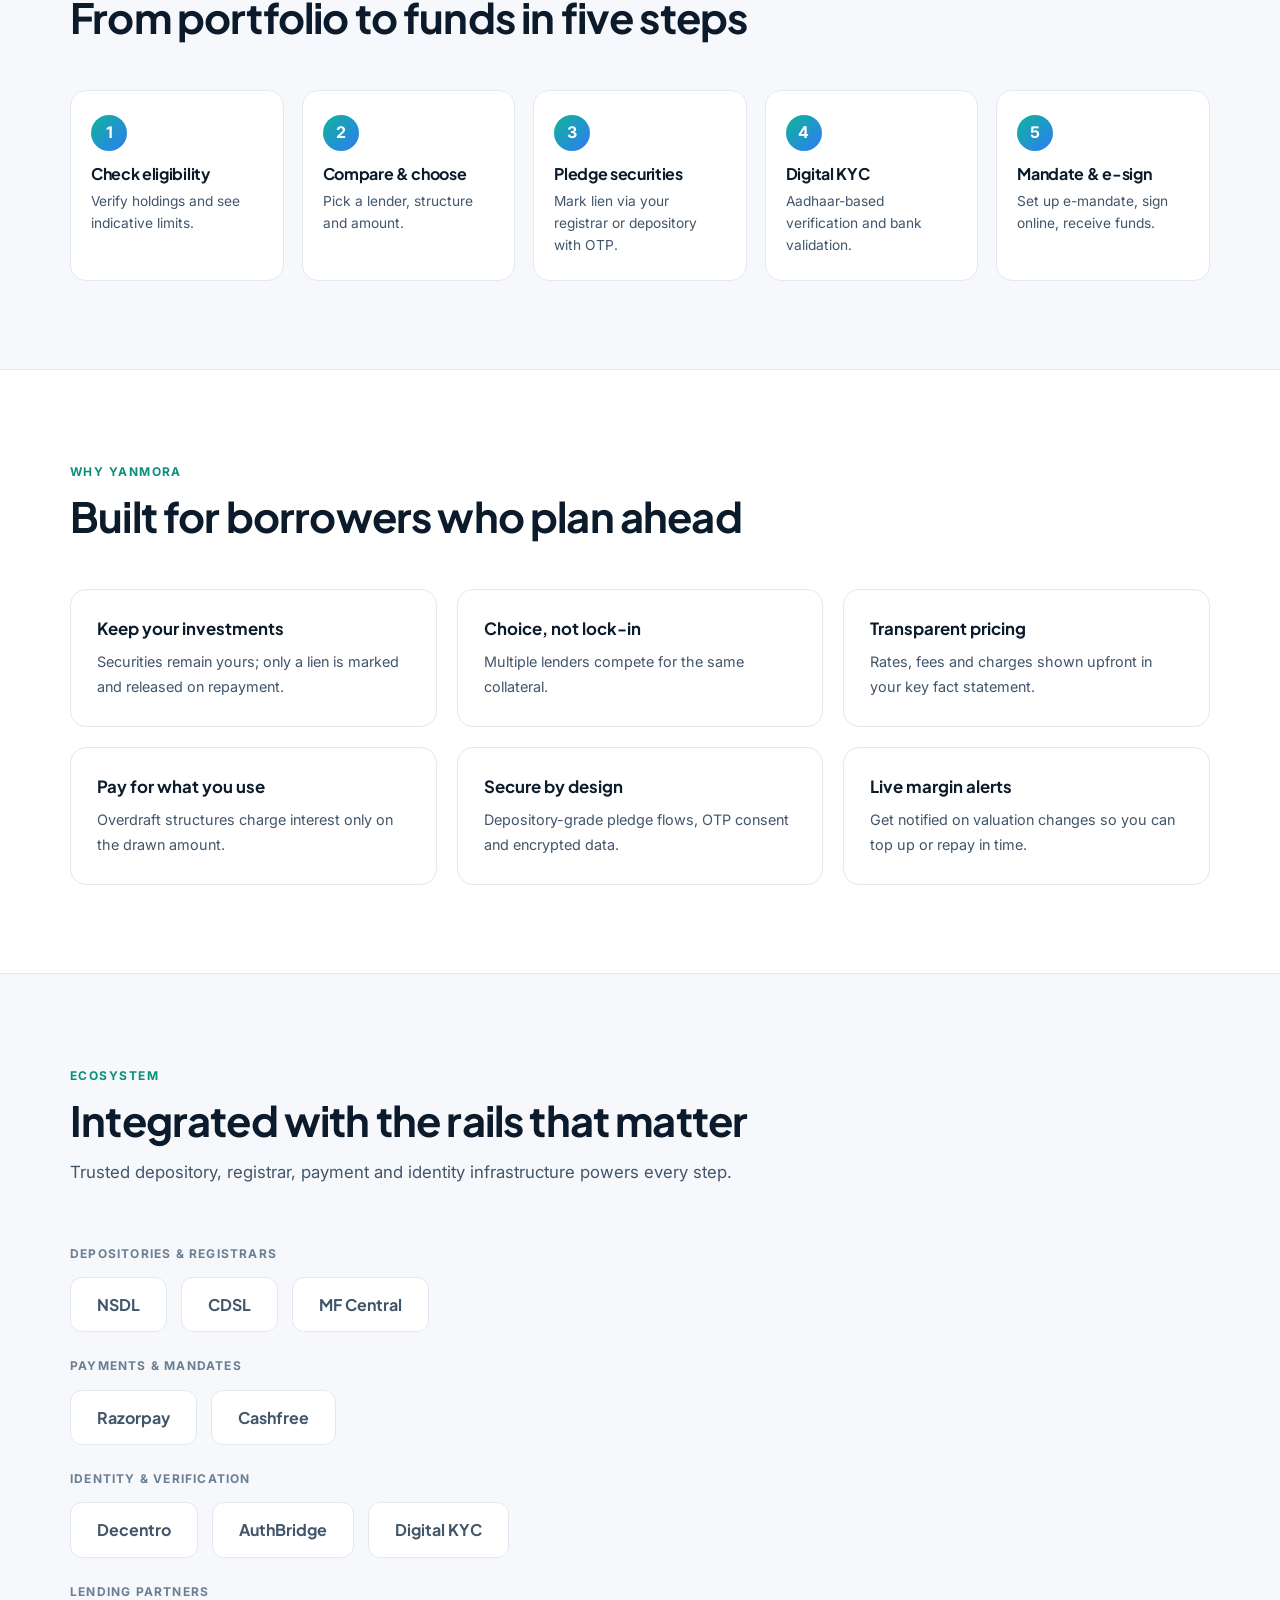
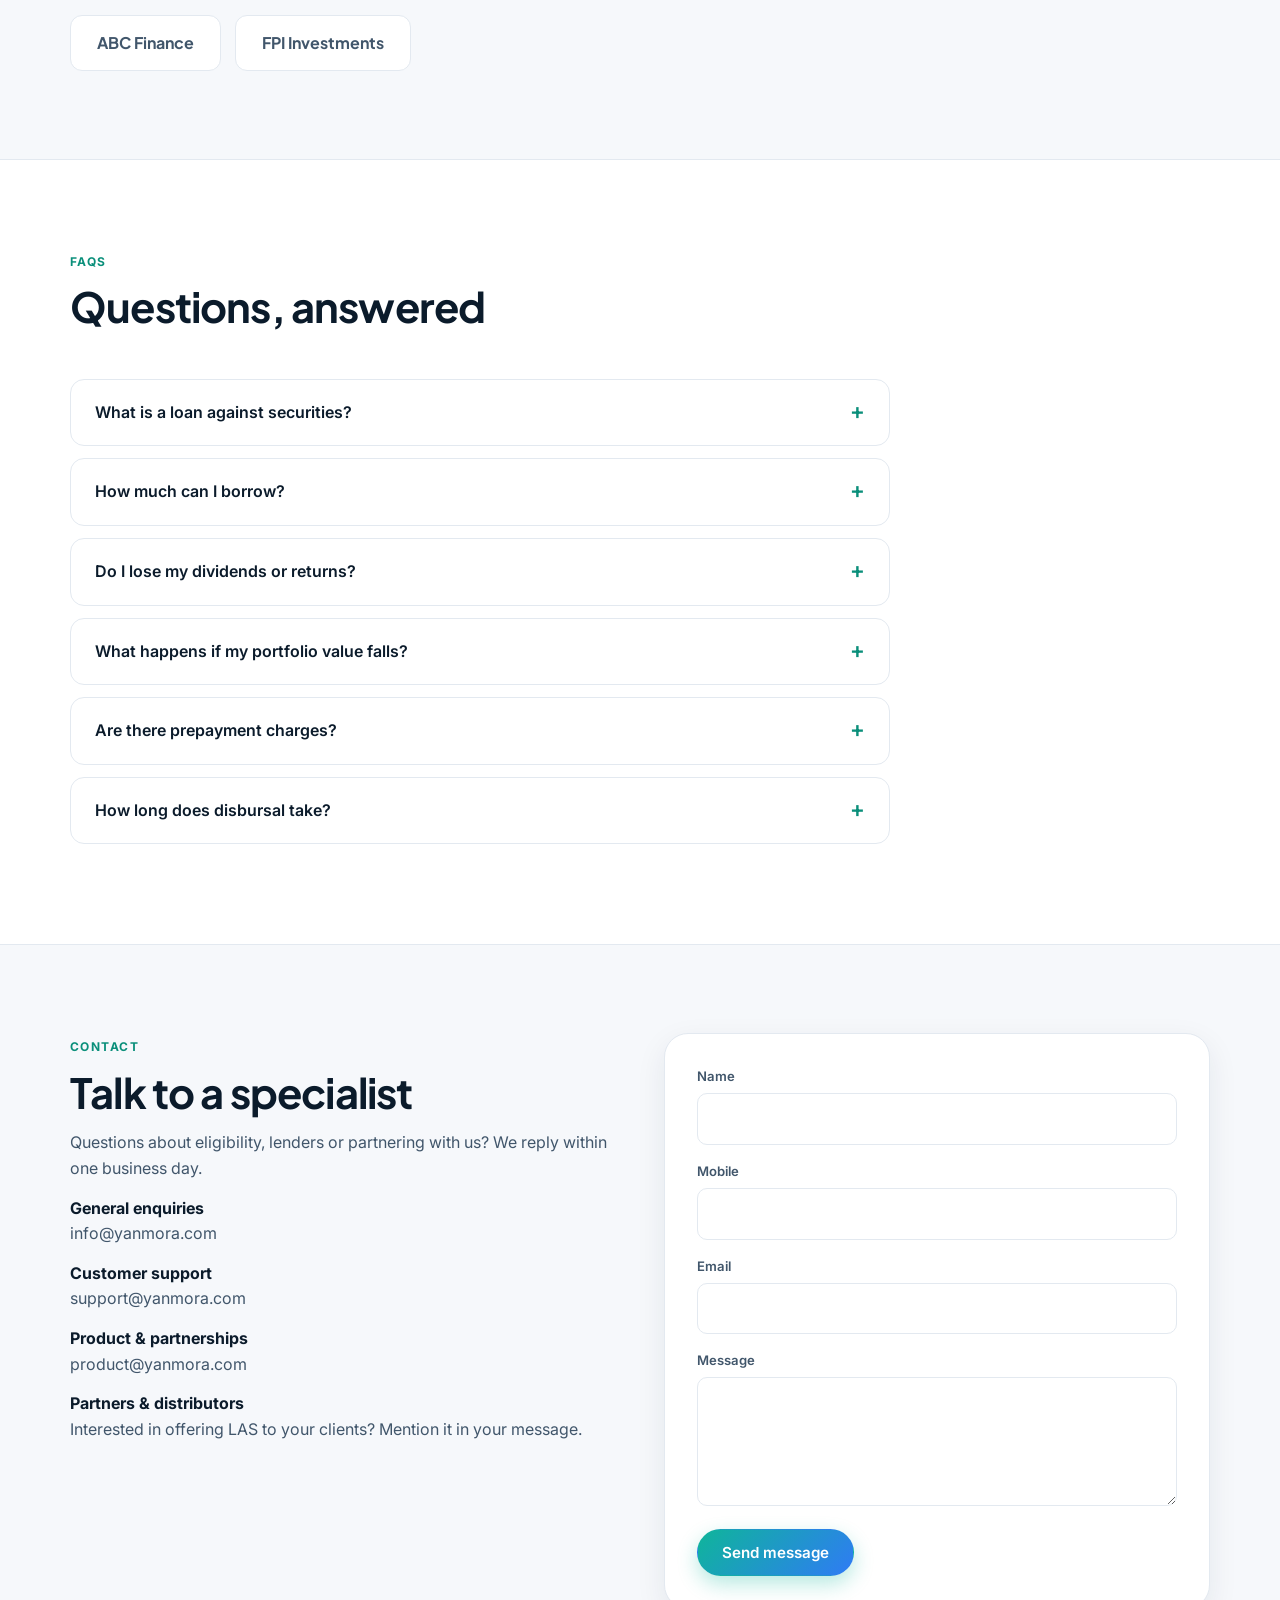
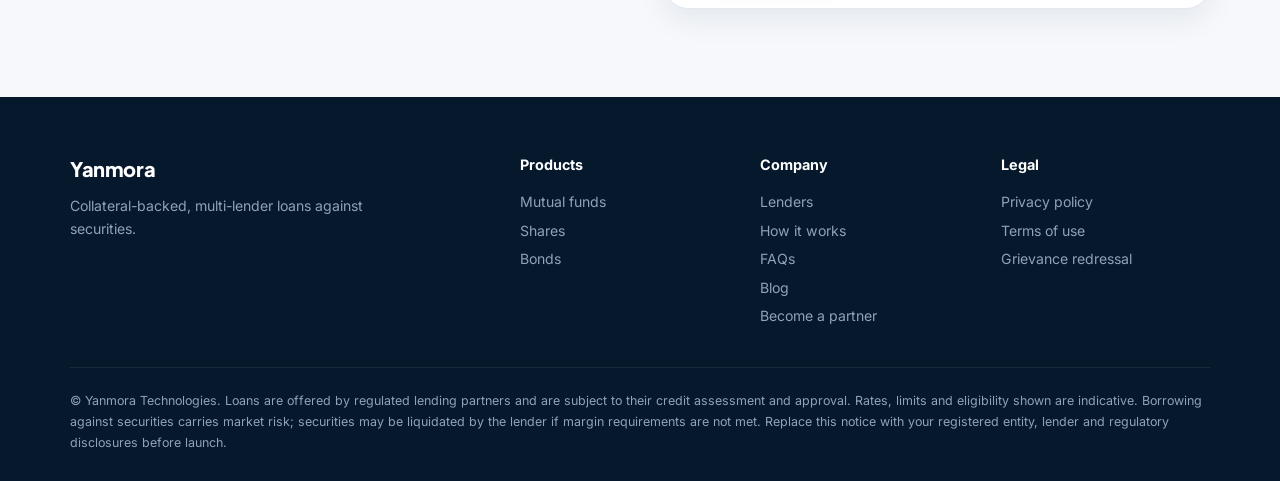
==== commit 1aa58f46: "contact details updated" ====
--- a/index.html
+++ b/index.html
@@ -179,7 +179,9 @@
       <span class="eyebrow">Contact</span>
       <h2 style="font-size:clamp(1.8rem,3.4vw,2.6rem);margin-bottom:14px">Talk to a specialist</h2>
       <p>Questions about eligibility, lenders or partnering with us? We reply within one business day.</p>
-      <p><b>Email</b><br><a data-email href="#"></a></p>
+      <p><b>General enquiries</b><br><a data-email="info" href="#"></a></p>
+      <p><b>Customer support</b><br><a data-email="support" href="#"></a></p>
+      <p><b>Product &amp; partnerships</b><br><a data-email="product" href="#"></a></p>
       <p><b>Phone</b><br><a data-phone href="#"></a></p>
       <p><b>Partners &amp; distributors</b><br>Interested in offering LAS to your clients? Mention it in your message.</p>
     </div>
